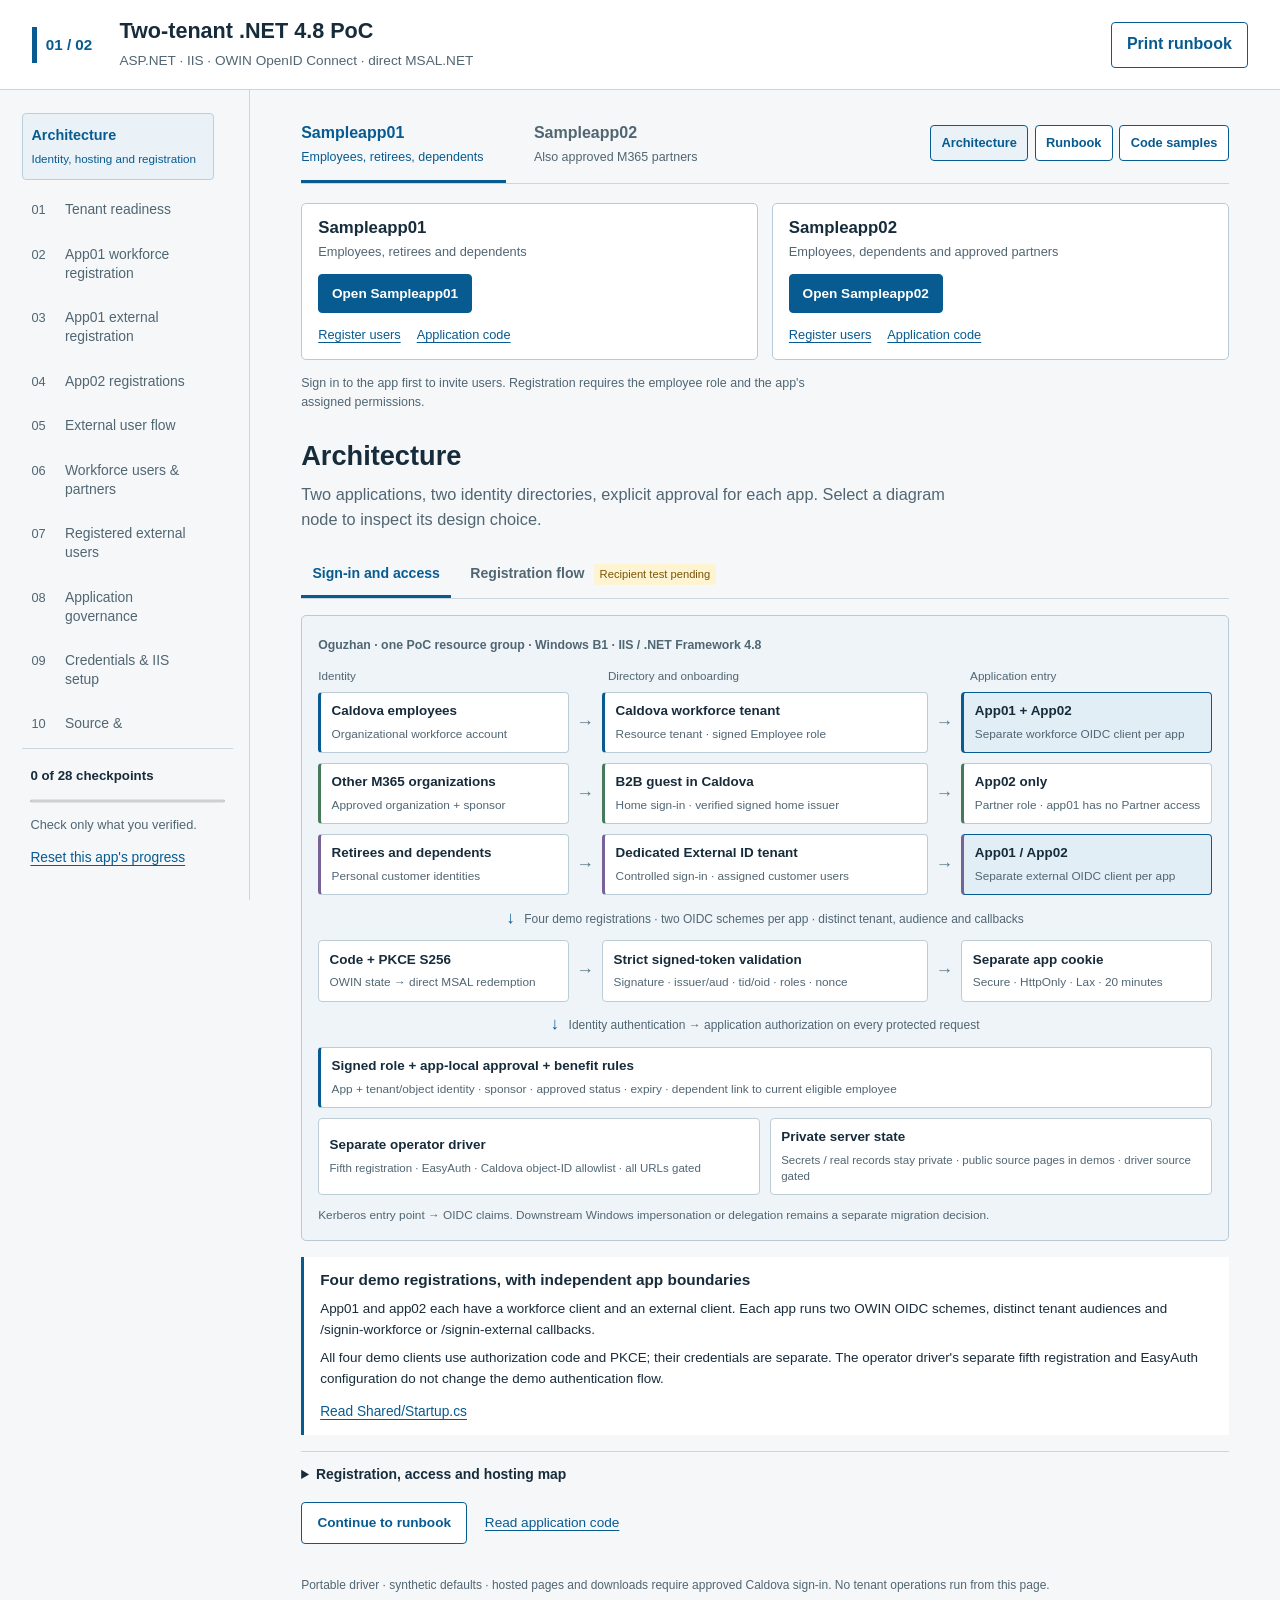
==== driver/index.html @ 5a57fccd "Add .NET Framework 4.8 identity PoC apps and secured driver Implement dual-tenant MSAL code and PKCE" ====
<!doctype html>
<html lang="en">
<head>
  <meta charset="utf-8">
  <meta name="viewport" content="width=device-width, initial-scale=1">
  <meta name="color-scheme" content="light">
  <meta name="description" content="Onsite setup and verification for two ASP.NET .NET Framework 4.8 applications using Microsoft Entra workforce and External ID.">
  <title>Two-tenant .NET 4.8 PoC driver</title>
  <link rel="icon" href="data:,">
  <link rel="stylesheet" href="site.css">
  <script src="code-samples.js" defer></script>
  <script src="site.js" defer></script>
</head>
<body>
  <a class="skip-link" href="#step-title">Skip to current content</a>
  <header class="site-header">
    <div class="heading"><span class="product-mark" aria-hidden="true">01 / 02</span><div><h1>Two-tenant .NET 4.8 PoC</h1><p>ASP.NET · IIS · OWIN OpenID Connect · direct MSAL.NET</p></div></div>
    <button id="print-button" class="secondary" type="button">Print runbook</button>
  </header>
  <div class="workspace">
    <aside class="rail">
      <nav aria-label="Architecture and onsite steps"><button id="architecture-nav" class="rail-overview" type="button" aria-controls="architecture-view" aria-current="page">Architecture<span>Identity, hosting and registration</span></button><ol id="step-nav"></ol></nav>
      <div class="rail-progress"><strong id="progress-count">0 checkpoints</strong><progress id="progress-meter" max="1" value="0" aria-label="Completed checkpoints"></progress><p>Check only what you verified.</p><button id="reset-progress" class="text-button" type="button">Reset this app's progress</button></div>
    </aside>
    <main id="main">
      <div class="app-tools">
        <div class="app-switch" role="tablist" aria-label="Application">
          <button id="tab-app01" role="tab" type="button" aria-controls="app-panel" aria-selected="true" data-app="sampleapp01">Sampleapp01<span>Employees, retirees, dependents</span></button>
          <button id="tab-app02" role="tab" type="button" aria-controls="app-panel" aria-selected="false" tabindex="-1" data-app="sampleapp02">Sampleapp02<span>Also approved M365 partners</span></button>
        </div>
        <div class="view-actions" aria-label="Driver views"><button id="architecture-button" class="secondary" type="button" aria-controls="architecture-view" aria-pressed="true">Architecture</button><button id="runbook-button" class="secondary" type="button" aria-controls="runbook-view" aria-pressed="false">Runbook</button><button id="code-button" class="secondary" type="button" aria-controls="code-view" aria-pressed="false">Code samples</button></div>
      </div>
      <nav class="application-launcher" aria-label="Open PoC applications">
        <div class="application-card">
          <h2>Sampleapp01</h2><p>Employees, retirees and dependents</p>
          <a id="launch-sampleapp01" class="application-open" href="https://caldova-sampleapp01-07279263.azurewebsites.net/" target="_blank" rel="noopener noreferrer">Open Sampleapp01</a>
          <div class="application-links"><a id="register-sampleapp01" href="https://caldova-sampleapp01-07279263.azurewebsites.net/Registration/Index" target="_blank" rel="noopener noreferrer">Register users</a><a id="code-sampleapp01" href="https://caldova-sampleapp01-07279263.azurewebsites.net/Home/Code" target="_blank" rel="noopener noreferrer">Application code</a></div>
        </div>
        <div class="application-card">
          <h2>Sampleapp02</h2><p>Employees, dependents and approved partners</p>
          <a id="launch-sampleapp02" class="application-open" href="https://caldova-sampleapp02-07279263.azurewebsites.net/" target="_blank" rel="noopener noreferrer">Open Sampleapp02</a>
          <div class="application-links"><a id="register-sampleapp02" href="https://caldova-sampleapp02-07279263.azurewebsites.net/Registration/Index" target="_blank" rel="noopener noreferrer">Register users</a><a id="code-sampleapp02" href="https://caldova-sampleapp02-07279263.azurewebsites.net/Home/Code" target="_blank" rel="noopener noreferrer">Application code</a></div>
        </div>
        <p class="application-launcher-note">Sign in to the app first to invite users. Registration requires the employee role and the app's assigned permissions.</p>
      </nav>
      <div id="app-panel" role="tabpanel" aria-labelledby="tab-app01">
        <section id="architecture-view" class="architecture-view" aria-labelledby="architecture-title">
          <h2 id="architecture-title" tabindex="-1">Architecture</h2>
          <p class="step-intro">Two applications, two identity directories, explicit approval for each app. Select a diagram node to inspect its design choice.</p>
          <div class="architecture-tabs" role="tablist" aria-label="Architecture flow"><button id="architecture-signin-tab" role="tab" aria-selected="true" aria-controls="architecture-signin" data-flow="signin" type="button">Sign-in and access</button><button id="architecture-registration-tab" role="tab" aria-selected="false" aria-controls="architecture-registration" data-flow="registration" tabindex="-1" type="button">Registration flow <span class="pending-label">Recipient test pending</span></button></div>
          <div id="architecture-signin" role="tabpanel" aria-labelledby="architecture-signin-tab">
            <div class="architecture-boundary"><button class="boundary-title" type="button" data-choice="hosting" aria-controls="architecture-detail">Oguzhan · one PoC resource group · Windows B1 · IIS / .NET Framework 4.8</button>
              <div class="diagram-headings" aria-hidden="true"><span>Identity</span><span>Directory and onboarding</span><span>Application entry</span></div>
              <div class="identity-routes" aria-label="Identity routing diagram">
                <div class="identity-route workforce-route"><button class="diagram-node" type="button" data-choice="identities" aria-controls="architecture-detail"><strong>Caldova employees</strong><small>Organizational workforce account</small></button><span class="diagram-arrow" aria-hidden="true">→</span><button class="diagram-node" type="button" data-choice="workforce" aria-controls="architecture-detail"><strong>Caldova workforce tenant</strong><small>Resource tenant · signed Employee role</small></button><span class="diagram-arrow" aria-hidden="true">→</span><button class="diagram-node" type="button" data-choice="applications" aria-controls="architecture-detail"><strong>App01 + App02</strong><small>Separate workforce OIDC client per app</small></button></div>
                <div class="identity-route partner-route"><button class="diagram-node" type="button" data-choice="partners" aria-controls="architecture-detail"><strong>Other M365 organizations</strong><small>Approved organization + sponsor</small></button><span class="diagram-arrow" aria-hidden="true">→</span><button class="diagram-node" type="button" data-choice="partners" aria-controls="architecture-detail"><strong>B2B guest in Caldova</strong><small>Home sign-in · verified signed home issuer</small></button><span class="diagram-arrow" aria-hidden="true">→</span><button class="diagram-node" type="button" data-choice="partners" aria-controls="architecture-detail"><strong>App02 only</strong><small>Partner role · app01 has no Partner access</small></button></div>
                <div class="identity-route external-route"><button class="diagram-node" type="button" data-choice="external" aria-controls="architecture-detail"><strong>Retirees and dependents</strong><small>Personal customer identities</small></button><span class="diagram-arrow" aria-hidden="true">→</span><button class="diagram-node" type="button" data-choice="external" aria-controls="architecture-detail"><strong>Dedicated External ID tenant</strong><small>Controlled sign-in · assigned customer users</small></button><span class="diagram-arrow" aria-hidden="true">→</span><button class="diagram-node" type="button" data-choice="applications" aria-controls="architecture-detail"><strong>App01 / App02</strong><small>Separate external OIDC client per app</small></button></div>
              </div>
              <p class="diagram-connector"><span aria-hidden="true">↓</span> Four demo registrations · two OIDC schemes per app · distinct tenant, audience and callbacks</p>
              <div class="security-pipeline" aria-label="Shared authentication pipeline"><button class="diagram-node" type="button" data-choice="msal" aria-controls="architecture-detail"><strong>Code + PKCE S256</strong><small>OWIN state → direct MSAL redemption</small></button><span class="diagram-arrow" aria-hidden="true">→</span><button class="diagram-node" type="button" data-choice="tokens" aria-controls="architecture-detail"><strong>Strict signed-token validation</strong><small>Signature · issuer/aud · tid/oid · roles · nonce</small></button><span class="diagram-arrow" aria-hidden="true">→</span><button class="diagram-node" type="button" data-choice="cookie" aria-controls="architecture-detail"><strong>Separate app cookie</strong><small>Secure · HttpOnly · Lax · 20 minutes</small></button></div>
              <p class="diagram-connector"><span aria-hidden="true">↓</span> Identity authentication → application authorization on every protected request</p>
              <button class="diagram-node governance-node" type="button" data-choice="governance" aria-controls="architecture-detail"><strong>Signed role + app-local approval + benefit rules</strong><small>App + tenant/object identity · sponsor · approved status · expiry · dependent link to current eligible employee</small></button>
              <div class="architecture-support"><button class="diagram-node" type="button" data-choice="driver" aria-controls="architecture-detail"><strong>Separate operator driver</strong><small>Fifth registration · EasyAuth · Caldova object-ID allowlist · all URLs gated</small></button><button class="diagram-node" type="button" data-choice="private" aria-controls="architecture-detail"><strong>Private server state</strong><small>Secrets / real records stay private · public source pages in demos · driver source gated</small></button></div>
              <p class="migration-note">Kerberos entry point → OIDC claims. Downstream Windows impersonation or delegation remains a separate migration decision.</p>
            </div>
          </div>
          <div id="architecture-registration" role="tabpanel" aria-labelledby="architecture-registration-tab" hidden>
            <p class="pending-notice"><strong>Implemented and configured; live verification pending.</strong> Live managed-email delivery, customer password setup and invitation redemption are not yet confirmed.</p>
            <div class="architecture-boundary registration-diagram" aria-label="Planned employee registration and invitation flow">
              <div class="registration-permissions"><button class="diagram-node" type="button" data-choice="registration" aria-controls="architecture-detail"><strong>App01 dependent registration</strong><small>Approved Caldova workforce Employee</small></button><button class="diagram-node" type="button" data-choice="registration" aria-controls="architecture-detail"><strong>App02 dependent registration</strong><small>Employee + signed admin or dependentRegistrant</small></button><button class="diagram-node" type="button" data-choice="registration" aria-controls="architecture-detail"><strong>App02 vendor / partner section</strong><small>Employee + signed admin only</small></button></div>
              <p class="diagram-connector"><span aria-hidden="true">↓</span> Caldova employees only; partner and external identities receive no registration capability</p>
              <button class="diagram-node" type="button" data-choice="invitation" aria-controls="architecture-detail"><strong>Server creates a scoped, 24-hour invitation</strong><small>Earlier approval deadline applies · bound recipient · sponsor / employee link · one-use redemption</small></button>
              <p class="diagram-connector"><span aria-hidden="true">↓</span> Account type follows the approved identity design; email text does not prove an M365 organization</p>
              <div class="invitation-branches"><div class="invitation-branch external-route"><button class="diagram-node" type="button" data-choice="personal-invitation" aria-controls="architecture-detail"><strong>Personal email</strong><small>Secure one-use invitation</small></button><span class="vertical-arrow" aria-hidden="true">↓</span><button class="diagram-node" type="button" data-choice="email" aria-controls="architecture-detail"><strong>Azure managed email sender</strong><small>Configured sender · delivery verification pending</small></button><span class="vertical-arrow" aria-hidden="true">↓</span><button class="diagram-node" type="button" data-choice="personal-invitation" aria-controls="architecture-detail"><strong>Verify email ? create password</strong><small>Separate native setup client ? Microsoft email verification</small></button><span class="vertical-arrow" aria-hidden="true">?</span><button class="diagram-node" type="button" data-choice="personal-invitation" aria-controls="architecture-detail"><strong>External ID customer identity</strong><small>Target-app role + sponsored approval; dependent eligibility still enforced</small></button></div><div class="invitation-branch partner-route"><button class="diagram-node" type="button" data-choice="b2b-invitation" aria-controls="architecture-detail"><strong>Verified Microsoft 365 organization</strong><small>Approved home tenant and sponsor</small></button><span class="vertical-arrow" aria-hidden="true">↓</span><button class="diagram-node" type="button" data-choice="b2b-invitation" aria-controls="architecture-detail"><strong>Microsoft Graph B2B invitation</strong><small>One call · sendInvitationMessage=false · bound guest</small></button><span class="vertical-arrow" aria-hidden="true">↓</span><button class="diagram-node" type="button" data-choice="email" aria-controls="architecture-detail"><strong>Azure managed email sender</strong><small>Native Microsoft inviteRedeemUrl · delivery pending</small></button><span class="vertical-arrow" aria-hidden="true">↓</span><button class="diagram-node" type="button" data-choice="b2b-invitation" aria-controls="architecture-detail"><strong>App02 organizational partner</strong><small>Partner role + verified signed home issuer + current approval</small></button></div></div>
              <p class="migration-note">Pending live validation: sending an invitation does not itself establish identity, employee relationship or benefit eligibility.</p>
            </div>
          </div>
          <section id="architecture-detail" class="architecture-detail" aria-labelledby="architecture-choice-title" aria-live="polite"><h3 id="architecture-choice-title"></h3><div id="architecture-choice-body"></div><button id="architecture-choice-source" class="text-button" type="button" hidden>Read source</button></section>
          <details class="architecture-map"><summary>Registration, access and hosting map</summary><div class="table-scroll"><table><thead><tr><th scope="col">Component</th><th scope="col">Recorded choice</th></tr></thead><tbody><tr><td>App01 workforce / external</td><td>Two tenant-specific demo registrations; Employee plus approved Retiree / Dependent / External. No Partner.</td></tr><tr><td>App02 workforce / external</td><td>Two tenant-specific demo registrations; same personas plus workforce B2B Partner.</td></tr><tr><td>Driver</td><td>Separate workforce registration and App Service EasyAuth; object-ID allowlist, initially the approved operator; every page, catalog and download gated.</td></tr><tr><td>Hosting / private state</td><td>Oguzhan, one isolated PoC resource group, Windows B1 in Sweden Central, classic IIS/System.Web net48; dedicated external directory resource. Credentials and real records are excluded from displayed source.</td></tr><tr><td>New registration workflow</td><td>Implemented; configured and pending live validation: employee capabilities, 24-hour one-use invitations, ACS sender and native verified-organization B2B redemption.</td></tr></tbody></table></div></details>
          <div class="code-actions"><button id="architecture-runbook" class="secondary" type="button">Continue to runbook</button><button id="architecture-code" class="text-button" type="button">Read application code</button></div>
        </section>
        <div id="runbook-view" hidden>
        <div class="mobile-nav"><label for="step-select">Jump to step</label><select id="step-select"></select></div>
        <details id="values-panel" class="values-panel">
          <summary>Application values <span id="values-summary">Synthetic defaults · edit before setup</span></summary>
          <p>These are non-secret setup values. Saved in this browser only. Do not enter credentials, passwords, tokens, or personal records.</p>
          <div class="lab-actions"><button id="load-lab" class="secondary" type="button">Load hosted lab setup</button><a id="open-demo" href="https://localhost:44371" target="_blank" rel="noopener noreferrer">Open selected demo</a></div>
          <form id="values-form">
            <div class="field"><label for="base-url">HTTPS application base URL</label><input id="base-url" name="baseUrl" type="url" required spellcheck="false" autocomplete="off"><small>Use the actual IIS origin, without a path. Callbacks are derived from this URL.</small></div>
            <fieldset><legend>Workforce directory</legend><div class="field-row"><div class="field"><label for="workforce-tenant">Tenant ID</label><input id="workforce-tenant" name="workforceTenantId" required spellcheck="false" autocomplete="off"></div><div class="field"><label for="workforce-client">Application (client) ID</label><input id="workforce-client" name="workforceClientId" required spellcheck="false" autocomplete="off"></div></div><div class="field"><label for="workforce-issuer">Expected issuer</label><input id="workforce-issuer" name="workforceIssuer" type="url" required spellcheck="false" autocomplete="off"><small>Copy the exact issuer from this tenant's discovery metadata.</small></div><div class="field"><label for="employee-domains">Employee routing domains</label><input id="employee-domains" name="employeeDomains" required spellcheck="false" autocomplete="off"><small>Comma separated. Routing is a hint; verified tokens and entitlements decide access.</small></div><div id="partner-field" class="field"><label for="partner-domains">Approved partner routing domains</label><input id="partner-domains" name="approvedPartnerDomains" spellcheck="false" autocomplete="off"><small>App02 only. Add a route after verifying and onboarding the home organization.</small></div></fieldset>
            <fieldset><legend>External ID directory</legend><div class="field-row"><div class="field"><label for="external-tenant">Tenant ID</label><input id="external-tenant" name="externalTenantId" required spellcheck="false" autocomplete="off"></div><div class="field"><label for="external-client">Application (client) ID</label><input id="external-client" name="externalClientId" required spellcheck="false" autocomplete="off"></div></div><div class="field"><label for="ciam-domain">CIAM login hostname</label><input id="ciam-domain" name="ciamDomain" required spellcheck="false" autocomplete="off"><small>For example, your-subdomain.ciamlogin.com; use the tenant's actual hostname.</small></div><div class="field"><label for="external-issuer">Expected issuer</label><input id="external-issuer" name="externalIssuer" type="url" required spellcheck="false" autocomplete="off"><small>Verify in External ID discovery metadata. Do not infer it from the workforce issuer.</small></div></fieldset>
            <div class="form-actions"><button type="submit">Save application values</button><span id="values-status" role="status"></span></div>
          </form>
        </details>
        <article id="active-step" aria-labelledby="step-title"></article>
        <div class="step-controls"><button id="previous-step" class="secondary" type="button">Previous step</button><span id="step-position"></span><button id="next-step" type="button">Next step</button></div>
        </div>
        <section id="code-view" class="code-view" aria-labelledby="code-title" hidden>
          <h2 id="code-title" tabindex="-1">Code samples</h2>
          <p class="step-intro">Actual application files and the shared authentication source. Select one file to read.</p>
          <section aria-labelledby="journey-heading" class="callout">
            <h3 id="journey-heading">Follow an interaction</h3>
            <label for="code-journey">Registration, login and authorization</label>
            <select id="code-journey"></select>
            <p id="code-journey-summary"></p>
            <ol id="code-journey-steps"></ol>
          </section>
          <div class="code-actions"><button id="back-runbook" class="secondary" type="button">Back to runbook</button><a id="code-download" href="./source/net48-source.zip" download>Download source ZIP</a></div>
          <p id="code-unavailable" class="callout" hidden>Code samples are unavailable in this copy. Download the source ZIP or use a complete offline copy.</p>
          <div id="code-reader">
            <div class="field code-file-field"><label for="code-file">Source file</label><select id="code-file"></select></div>
            <h3 class="code-filename"><code id="code-path"></code></h3>
            <p id="code-purpose" class="source-note"></p>
            <div class="code-block actual-source"><div class="code-toolbar"><span id="code-language"></span><button id="copy-source" class="copy-button" type="button">Copy file</button></div><pre tabindex="0"><code id="code-content"></code></pre></div>
          </div>
        </section>
      </div>
      <div id="print-runbook"></div>
      <footer>Portable driver · synthetic defaults · hosted pages and downloads require approved Caldova sign-in. No tenant operations run from this page.</footer>
    </main>
  </div>
  <div id="status-message" class="status-message" role="status" aria-live="polite"></div>
  <noscript><p class="noscript">Enable JavaScript to use the runbook and code samples. A complete local copy uses local assets; the hosted driver requires approved Caldova sign-in.</p></noscript>
</body>
</html>
---- driver/site.css ----
:root{font-family:"Segoe UI",Arial,sans-serif;color:#172c3b;background:#f5f7f9;font-size:16px;line-height:1.55;--ink:#172c3b;--muted:#516673;--blue:#075b91;--line:#ccd6de;--light:#eaf2f7;--paper:#fff}
*{box-sizing:border-box}body{margin:0}button,input,select{font:inherit}button,a,input,select,summary{touch-action:manipulation}a{color:var(--blue);text-underline-offset:3px}a:hover{text-decoration-thickness:2px}button{border:1px solid var(--blue);background:var(--blue);color:#fff;padding:.6rem .95rem;cursor:pointer;border-radius:4px;font-weight:600}button:hover{background:#084b74}button:disabled{opacity:.5;cursor:default}button.secondary{background:#fff;color:var(--blue)}button.secondary:hover{background:var(--light)}button.text-button{border:0;background:transparent;color:var(--blue);padding:0;font-size:.86rem;text-decoration:underline;text-underline-offset:3px;font-weight:400}button.text-button:hover{color:#003959}:focus-visible{outline:3px solid #bd6a00;outline-offset:3px}.skip-link{position:absolute;left:1rem;top:-6rem;z-index:10;background:#fff;padding:.75rem}.skip-link:focus{top:1rem}.site-header{background:#fff;border-bottom:1px solid var(--line);padding:1.15rem 2rem;display:flex;align-items:center;justify-content:space-between;gap:1rem}.heading{display:flex;align-items:center;gap:1rem}.product-mark{border-left:5px solid var(--blue);padding:.4rem .7rem .4rem .55rem;color:var(--blue);font-size:.95rem;font-weight:700;white-space:nowrap}h1{font-size:1.35rem;line-height:1.2;margin:0;font-weight:650}.heading p{font-size:.85rem;color:var(--muted);margin:.35rem 0 0}.workspace{display:grid;grid-template-columns:250px minmax(0,1fr);max-width:1440px;margin:0 auto}.rail{padding:1.4rem 1rem 2rem 1.4rem;border-right:1px solid var(--line)}.rail nav{position:sticky;top:1rem}#step-nav{margin:0;padding:0;list-style:none}#step-nav li+li{margin-top:.25rem}#step-nav button{background:transparent;border:1px solid transparent;border-radius:4px;color:var(--muted);display:flex;align-items:baseline;gap:.7rem;width:100%;padding:.62rem .5rem;text-align:left;font-size:.87rem;font-weight:400;line-height:1.35}#step-nav .step-number{color:var(--muted);font-size:.8rem;min-width:1.4rem}#step-nav button:hover{color:var(--ink);background:#e8eef3}#step-nav button[aria-current="step"]{background:var(--light);border-color:#bacfdc;color:var(--blue);font-weight:650}#step-nav button.complete .step-number{font-size:0}#step-nav button.complete .step-number::after{content:"✓";font-size:.9rem;color:#267449}.rail-progress{border-top:1px solid var(--line);margin-top:1.5rem;padding:.9rem .5rem}.rail-progress strong{font-size:.83rem;font-weight:600}.rail-progress progress{display:block;width:100%;height:6px;margin:.65rem 0;accent-color:var(--blue)}.rail-progress p{font-size:.8rem;color:var(--muted);margin:.65rem 0}main{padding:1.4rem clamp(1.3rem,4vw,4rem) 2rem;min-width:0}.app-switch{display:flex;gap:0;margin-bottom:1.15rem;border-bottom:1px solid var(--line)}.app-switch button{border:0;border-bottom:3px solid transparent;border-radius:0;color:var(--muted);background:transparent;text-align:left;padding:.5rem 1.4rem .8rem 0;margin-right:1.75rem;font-size:1rem}.app-switch button[aria-selected="true"]{border-bottom-color:var(--blue);color:var(--blue)}.app-switch button:hover{color:var(--ink)}.app-switch span{display:block;font-size:.78rem;font-weight:400;margin-top:.16rem}.values-panel{border-bottom:1px solid var(--line);margin-bottom:1.9rem;padding-bottom:1rem}.values-panel summary{font-weight:600;cursor:pointer;font-size:.9rem}.values-panel summary span{margin-left:.65rem;color:var(--muted);font-weight:400;font-size:.78rem}.values-panel p{font-size:.85rem;max-width:75ch}.values-panel[open]{background:#fff;padding:1rem 1.2rem;border:1px solid var(--line);border-radius:4px}.values-panel form{max-width:900px}.field-row{display:grid;grid-template-columns:1fr 1fr;gap:1rem}.field{margin:.7rem 0}.field label{display:block;font-size:.85rem;font-weight:600;margin-bottom:.3rem}.field input{width:100%;border:1px solid #a7b8c4;border-radius:3px;background:#fff;padding:.48rem .65rem;color:var(--ink);font-size:.88rem}.field small{display:block;color:var(--muted);font-size:.75rem;margin-top:.2rem}fieldset{padding:.4rem 1rem;border:1px solid var(--line);margin:.85rem 0}legend{font-size:.9rem;font-weight:600;padding:0 .3rem}.form-actions{display:flex;align-items:center;gap:1rem;margin-top:1rem;font-size:.85rem}#values-status[data-error="true"]{color:#9b281c}article{max-width:900px}article .step-heading{display:flex;gap:.9rem;align-items:baseline}.step-heading .large-number{font-size:1.55rem;font-weight:350;color:var(--blue);line-height:1}h2{font-size:1.7rem;line-height:1.25;font-weight:650;margin:0 0 .55rem}h2:focus{outline-offset:5px}h3{font-size:1.02rem;margin:1.6rem 0 .6rem;font-weight:650}.step-intro{font-size:1.02rem;color:var(--muted);max-width:74ch;margin:.35rem 0 1.4rem}p,li{max-width:79ch}p{margin:.65rem 0}ol.instructions{padding-left:1.35rem;margin:1rem 0}ol.instructions li{padding-left:.3rem;margin:.6rem 0}ul{padding-left:1.35rem}li+li{margin-top:.4rem}.callout{border-left:3px solid #52829e;background:var(--light);padding:.65rem 1rem;margin:1.2rem 0;font-size:.88rem}.callout strong{font-weight:650}.references{font-size:.82rem;border-top:1px solid var(--line);margin-top:1.3rem;padding-top:.8rem}.references a+a{margin-left:1rem}.code-block{border:1px solid var(--line);border-radius:4px;background:#f1f5f8;margin:1.1rem 0;overflow:hidden}.code-toolbar{display:flex;align-items:center;justify-content:space-between;gap:1rem;border-bottom:1px solid var(--line);padding:.4rem .75rem;font-size:.78rem;font-weight:600;background:#e8eef3}.code-toolbar button{font-size:.75rem;background:#fff;color:var(--blue);padding:.25rem .7rem;border-color:#a3bdce}pre{font-family:Consolas,"Cascadia Mono",monospace;font-size:.79rem;line-height:1.55;margin:0;padding:1rem;overflow:auto;tab-size:2}code{font-family:Consolas,"Cascadia Mono",monospace;font-size:.9em;overflow-wrap:anywhere}pre code{font-size:inherit;overflow-wrap:normal}table{border-collapse:collapse;width:100%;font-size:.85rem;margin:1rem 0;text-align:left}th{font-weight:650;background:#edf2f6}td,th{border-bottom:1px solid var(--line);padding:.6rem .7rem;vertical-align:top}.table-scroll{overflow:auto}table td:first-child{min-width:120px}.checkpoints{border-top:2px solid #b9cbd8;margin-top:1.6rem;padding-top:1rem}.checkpoints h3{margin:0 0 .7rem}.checkpoints label{display:flex;align-items:flex-start;gap:.65rem;font-size:.88rem;cursor:pointer;margin:.65rem 0}.checkpoints input{margin:.25rem 0 0;accent-color:var(--blue);height:1rem;width:1rem;flex:none}.step-controls{display:flex;align-items:center;justify-content:space-between;gap:1rem;border-top:1px solid var(--line);margin-top:1.6rem;padding-top:1.15rem;max-width:900px}.step-controls span{font-size:.8rem;color:var(--muted)}footer{font-size:.75rem;color:var(--muted);margin-top:2rem}.mobile-nav,#print-runbook{display:none}.status-message{position:fixed;bottom:1rem;left:50%;transform:translateX(-50%);background:var(--ink);color:#fff;padding:.55rem 1rem;border-radius:4px;max-width:90%;font-size:.86rem;z-index:20}.status-message:empty{display:none}.noscript{padding:2rem;background:#fff}
@media(max-width:1000px){.workspace{grid-template-columns:215px minmax(0,1fr)}.rail{padding-left:.8rem}main{padding-left:1.5rem;padding-right:1.5rem}.references a{display:inline-block;margin:.15rem 0}.references a+a{margin-left:0;margin-right:1rem}}
@media(max-width:760px){.site-header{padding:1rem;align-items:flex-start}.product-mark{display:none}h1{font-size:1.12rem}.heading p{font-size:.73rem}.site-header>button{font-size:.8rem;padding:.45rem .6rem}.workspace{display:block}.rail{display:none}main{padding:1rem}.app-switch button{padding-right:.5rem;margin-right:.85rem;font-size:.92rem}.app-switch span{font-size:.69rem;max-width:170px}.mobile-nav{display:flex;align-items:center;gap:.7rem;margin:.9rem 0;font-size:.85rem}.mobile-nav select{flex:1;min-width:0;padding:.4rem;border:1px solid #a7b8c4;border-radius:3px;background:#fff;color:var(--ink)}.values-panel summary span{display:block;margin:.3rem 0 0 1rem}.field-row{grid-template-columns:1fr;gap:0}.values-panel[open]{padding:.8rem}.form-actions{align-items:flex-start;flex-direction:column}h2{font-size:1.4rem}.step-heading .large-number{font-size:1.2rem}.step-intro{font-size:.94rem}.step-controls button{font-size:.82rem;padding:.55rem .7rem}table{font-size:.8rem}.checkpoints label{font-size:.85rem}.references a{display:block;margin:.45rem 0}.references a+a{margin-left:0}.step-controls span{white-space:nowrap}pre{font-size:.74rem}}
@media(prefers-reduced-motion:reduce){*{scroll-behavior:auto!important}}
@media print{@page{margin:15mm}body{background:#fff;color:#111;font-size:10pt}.site-header{padding:0 0 8mm;border-bottom:1px solid #888}.site-header h1{font-size:17pt}.site-header button,.skip-link,.rail,.app-switch,#app-panel,.step-controls,.status-message,.mobile-nav,footer{display:none!important}.workspace{display:block}main{padding:0}.heading p{font-size:9pt}#print-runbook{display:block}.print-config{margin:8mm 0;font-size:9pt}.print-config dt{font-weight:600}.print-config dd{margin:0 0 2mm;overflow-wrap:anywhere}#print-runbook article{page-break-before:always;max-width:none}#print-runbook article:first-of-type{page-break-before:avoid}#print-runbook h2{font-size:16pt}#print-runbook h3{font-size:11pt}#print-runbook .step-intro{font-size:10pt}#print-runbook p,#print-runbook li{max-width:none}#print-runbook .code-toolbar button{display:none}#print-runbook .code-block{break-inside:avoid}pre{white-space:pre-wrap;font-size:8pt;overflow:visible}.checkpoints{break-inside:avoid}.references a{font-size:8pt;color:#111}.references a::after{content:" (" attr(href) ")";overflow-wrap:anywhere}.references a+a{margin-left:0;display:block}.callout{background:none;border-color:#777}th{background:none}table{font-size:9pt}td,th{padding:2mm}.print-check{display:block;font-size:9pt;margin:2mm 0}}
.lab-actions{display:flex;align-items:center;gap:1rem;margin:.9rem 0;font-size:.85rem}.lab-actions button{font-size:.82rem}.source-note{font-size:.8rem;color:var(--muted)}@media(max-width:760px){.lab-actions{align-items:flex-start;flex-direction:column;gap:.7rem}}
.app-tools{display:flex;align-items:center;flex-wrap:wrap;gap:.65rem 1rem;border-bottom:1px solid var(--line);margin-bottom:1.15rem}.app-tools .app-switch{flex:1 1 360px;min-width:0;margin-bottom:0;border-bottom:0}.app-tools>button{font-size:.86rem;margin-bottom:.6rem;white-space:nowrap}.app-tools>button[aria-pressed="true"]{background:var(--light);border-color:var(--blue)}.code-view{max-width:900px}.code-actions{display:flex;align-items:center;gap:1.1rem;margin:1rem 0 1.4rem;font-size:.87rem}.code-actions button{font-size:.85rem}.code-file-field{margin:1.2rem 0}.code-file-field select{width:100%;padding:.55rem .65rem;border:1px solid #a7b8c4;border-radius:3px;background:#fff;color:var(--ink);font-size:.88rem}.code-filename{margin:1.2rem 0 .45rem;overflow-wrap:anywhere}.code-filename code{font-size:.86rem}.actual-source pre{max-height:65vh;min-height:12rem}.actual-source .code-toolbar{font-weight:400}.actual-source .code-toolbar button{font-weight:600}[hidden]{display:none!important}@media(max-width:760px){.app-tools{gap:.4rem}.app-tools .app-switch{flex-basis:100%}.app-tools>button{margin-bottom:.7rem}.code-actions{flex-wrap:wrap;gap:.7rem 1rem}.code-filename code{font-size:.78rem}.actual-source pre{max-height:60vh}}@media print{.app-tools,#code-view{display:none!important}}
.rail{position:sticky;top:0;align-self:start;height:calc(100vh - var(--header-height,90px));height:calc(100dvh - var(--header-height,90px));min-height:0;display:flex;flex-direction:column;overflow:hidden;padding-bottom:1rem}.rail nav{position:static;flex:1 1 auto;min-height:0;overflow-y:auto;overscroll-behavior:contain;scrollbar-gutter:stable;padding-right:.25rem}.rail-progress{flex:0 0 auto;margin-top:.8rem}.rail-overview{display:block;width:100%;text-align:left;border:1px solid transparent;background:transparent;color:var(--muted);font-size:.9rem;padding:.65rem .5rem;margin-bottom:.6rem}.rail-overview span{display:block;font-size:.73rem;font-weight:400;margin-top:.25rem}.rail-overview:hover{color:var(--ink);background:#e8eef3}.rail-overview[aria-current="page"]{color:var(--blue);background:var(--light);border-color:#bacfdc}.view-actions{display:flex;flex-wrap:wrap;gap:.4rem;margin-bottom:.6rem}.view-actions button{font-size:.8rem;padding:.45rem .65rem;white-space:nowrap}.view-actions button[aria-pressed="true"]{background:var(--light);border-color:var(--blue)}.architecture-view{max-width:1000px}.architecture-tabs{display:flex;flex-wrap:wrap;gap:.5rem;border-bottom:1px solid var(--line);margin:.8rem 0 1rem}.architecture-tabs button{border:0;border-bottom:3px solid transparent;border-radius:0;background:transparent;color:var(--muted);padding:.5rem .7rem .65rem;font-size:.88rem}.architecture-tabs button[aria-selected="true"]{color:var(--blue);border-bottom-color:var(--blue)}.pending-label{display:inline-block;margin-left:.35rem;font-size:.7rem;font-weight:400;color:#795407;background:#fff4d2;padding:.1rem .35rem;border-radius:3px}.architecture-boundary{border:1px solid #b7cad8;border-radius:5px;background:#eef4f8;padding:1rem}.boundary-title{border:0;background:transparent;color:var(--muted);font-size:.77rem;padding:0 0 .75rem;text-align:left;width:100%;font-weight:600}.boundary-title:hover{color:var(--blue);background:transparent}.diagram-headings{display:grid;grid-template-columns:1fr 1.3fr 1fr;gap:3rem;font-size:.73rem;color:var(--muted);margin-bottom:.4rem}.identity-routes{display:grid;gap:.6rem}.identity-route,.security-pipeline{display:grid;grid-template-columns:minmax(0,1fr) 1.5rem minmax(0,1.3fr) 1.5rem minmax(0,1fr);gap:.3rem;align-items:center}.diagram-node{border:1px solid #bdcdd7;background:#fff;color:var(--ink);text-align:left;padding:.6rem .65rem;font-weight:400;line-height:1.4;width:100%;height:100%}.diagram-node strong{display:block;font-size:.84rem;font-weight:650}.diagram-node small{display:block;font-size:.74rem;color:var(--muted);margin-top:.3rem}.diagram-node:hover{background:#f7fbfd;border-color:#648fa9}.diagram-node[aria-pressed="true"]{background:#e2eef6;border-color:var(--blue)}.workforce-route .diagram-node{border-left:3px solid #075b91}.partner-route .diagram-node{border-left:3px solid #47795b}.external-route .diagram-node{border-left:3px solid #776398}.diagram-arrow{text-align:center;color:#5b7788;font-size:1.1rem}.diagram-connector{font-size:.75rem;color:var(--muted);text-align:center;max-width:none;margin:.6rem 0}.diagram-connector span{color:var(--blue);margin-right:.4rem;font-size:1.05rem}.security-pipeline{grid-template-columns:minmax(0,1fr) 1.5rem minmax(0,1.3fr) 1.5rem minmax(0,1fr)}.governance-node{border-left:3px solid var(--blue)}.architecture-support{display:grid;grid-template-columns:1fr 1fr;gap:.6rem;margin-top:.6rem}.architecture-support .diagram-node small{font-size:.72rem}.migration-note{font-size:.74rem;color:var(--muted);max-width:none;margin:.7rem 0 0}.architecture-detail{border-left:3px solid var(--blue);padding:.7rem 1rem;margin:1rem 0;background:#fff}.architecture-detail h3{margin:0 0 .45rem;font-size:.96rem}.architecture-detail p{font-size:.84rem;margin:.45rem 0;max-width:none}.architecture-detail button{margin-top:.25rem}.architecture-map{font-size:.87rem;border-top:1px solid var(--line);padding-top:.75rem;margin-top:1rem}.architecture-map summary{cursor:pointer;font-weight:600}.architecture-map table{font-size:.8rem}.pending-notice{font-size:.85rem;padding:.7rem 1rem;background:#fff6df;border-left:3px solid #bd870e;max-width:none}.registration-permissions{display:grid;grid-template-columns:repeat(3,minmax(0,1fr));gap:.6rem}.invitation-branches{display:grid;grid-template-columns:1fr 1fr;gap:1rem}.invitation-branch{display:flex;flex-direction:column;align-items:stretch}.vertical-arrow{text-align:center;color:#5b7788;line-height:1.65}.registration-diagram .diagram-node{height:auto}@media(max-width:1000px){.app-tools .app-switch{flex-basis:100%}.diagram-headings{gap:2.3rem}}@media(max-width:760px){.rail{display:none}.view-actions{gap:.35rem}.view-actions button{font-size:.78rem}.architecture-boundary{padding:.75rem}.diagram-headings{display:none}.identity-route,.security-pipeline{grid-template-columns:1fr;gap:.3rem}.identity-route{padding:.5rem;border:1px solid #ccdae3;border-radius:4px;background:#f7fafc}.diagram-arrow{transform:rotate(90deg);line-height:1.1}.diagram-node{padding:.65rem}.diagram-node strong{font-size:.86rem}.diagram-node small{font-size:.76rem}.architecture-support,.registration-permissions,.invitation-branches{grid-template-columns:1fr}.architecture-support{gap:.5rem}.invitation-branches{gap:1.2rem}.boundary-title{font-size:.76rem}.diagram-connector{text-align:left;font-size:.77rem}.architecture-detail{padding:.75rem}.architecture-detail p{font-size:.86rem}.architecture-tabs button{font-size:.8rem;padding-left:.4rem;padding-right:.4rem}}@media print{#architecture-view{display:none!important}}
.application-launcher{display:grid;grid-template-columns:repeat(2,minmax(0,1fr));gap:.85rem;margin:0 0 1.65rem}.application-card{background:#fff;border:1px solid #b7cad8;border-radius:5px;padding:.9rem 1rem}.application-card h2{font-size:1.05rem;margin:0 0 .2rem}.application-card p{font-size:.8rem;color:var(--muted);margin:.2rem 0 .75rem}.application-open{display:inline-block;padding:.5rem .8rem;background:var(--blue);border:1px solid var(--blue);border-radius:4px;color:#fff;font-size:.85rem;font-weight:600;text-decoration:none}.application-open:hover{background:#084b74;text-decoration:none}.application-links{display:flex;flex-wrap:wrap;gap:.5rem 1rem;margin-top:.75rem;font-size:.8rem}.application-launcher-note{grid-column:1/-1;font-size:.78rem;color:var(--muted);margin:0}@media(max-width:760px){.application-launcher{grid-template-columns:1fr;gap:.65rem}.application-card{padding:.85rem}.application-links{gap:.5rem 1rem}}@media print{.application-launcher{display:none!important}}
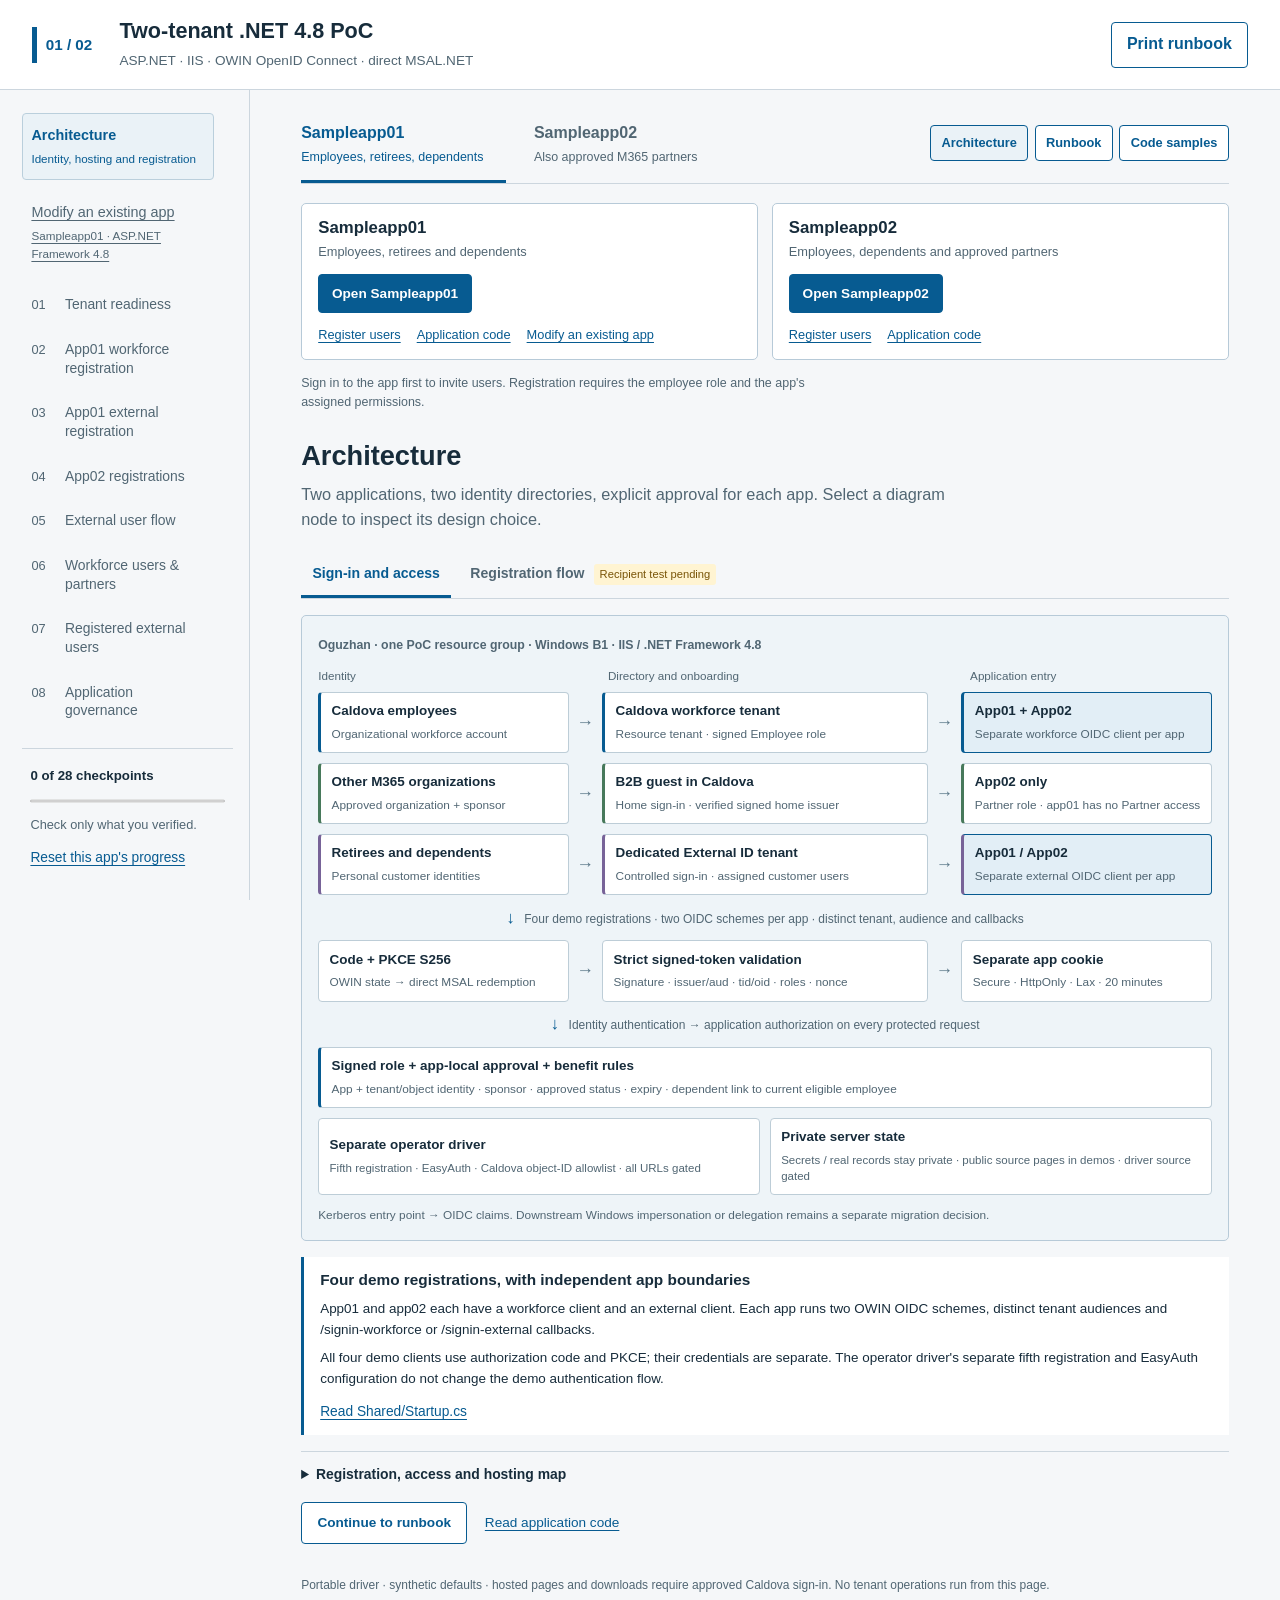
==== commit 44affa21: "Add existing Framework application migration guide to driver" ====
--- a/driver/index.html
+++ b/driver/index.html
@@ -19,7 +19,7 @@
   </header>
   <div class="workspace">
     <aside class="rail">
-      <nav aria-label="Architecture and onsite steps"><button id="architecture-nav" class="rail-overview" type="button" aria-controls="architecture-view" aria-current="page">Architecture<span>Identity, hosting and registration</span></button><ol id="step-nav"></ol></nav>
+      <nav aria-label="Architecture and onsite steps"><button id="architecture-nav" class="rail-overview" type="button" aria-controls="architecture-view" aria-current="page">Architecture<span>Identity, hosting and registration</span></button><a class="rail-overview" href="migration-sampleapp01.html">Modify an existing app<span>Sampleapp01 · ASP.NET Framework 4.8</span></a><ol id="step-nav"></ol></nav>
       <div class="rail-progress"><strong id="progress-count">0 checkpoints</strong><progress id="progress-meter" max="1" value="0" aria-label="Completed checkpoints"></progress><p>Check only what you verified.</p><button id="reset-progress" class="text-button" type="button">Reset this app's progress</button></div>
     </aside>
     <main id="main">
@@ -34,7 +34,7 @@
         <div class="application-card">
           <h2>Sampleapp01</h2><p>Employees, retirees and dependents</p>
           <a id="launch-sampleapp01" class="application-open" href="https://caldova-sampleapp01-07279263.azurewebsites.net/" target="_blank" rel="noopener noreferrer">Open Sampleapp01</a>
-          <div class="application-links"><a id="register-sampleapp01" href="https://caldova-sampleapp01-07279263.azurewebsites.net/Registration/Index" target="_blank" rel="noopener noreferrer">Register users</a><a id="code-sampleapp01" href="https://caldova-sampleapp01-07279263.azurewebsites.net/Home/Code" target="_blank" rel="noopener noreferrer">Application code</a></div>
+          <div class="application-links"><a id="register-sampleapp01" href="https://caldova-sampleapp01-07279263.azurewebsites.net/Registration/Index" target="_blank" rel="noopener noreferrer">Register users</a><a id="code-sampleapp01" href="https://caldova-sampleapp01-07279263.azurewebsites.net/Home/Code" target="_blank" rel="noopener noreferrer">Application code</a><a href="migration-sampleapp01.html">Modify an existing app</a></div>
         </div>
         <div class="application-card">
           <h2>Sampleapp02</h2><p>Employees, dependents and approved partners</p>
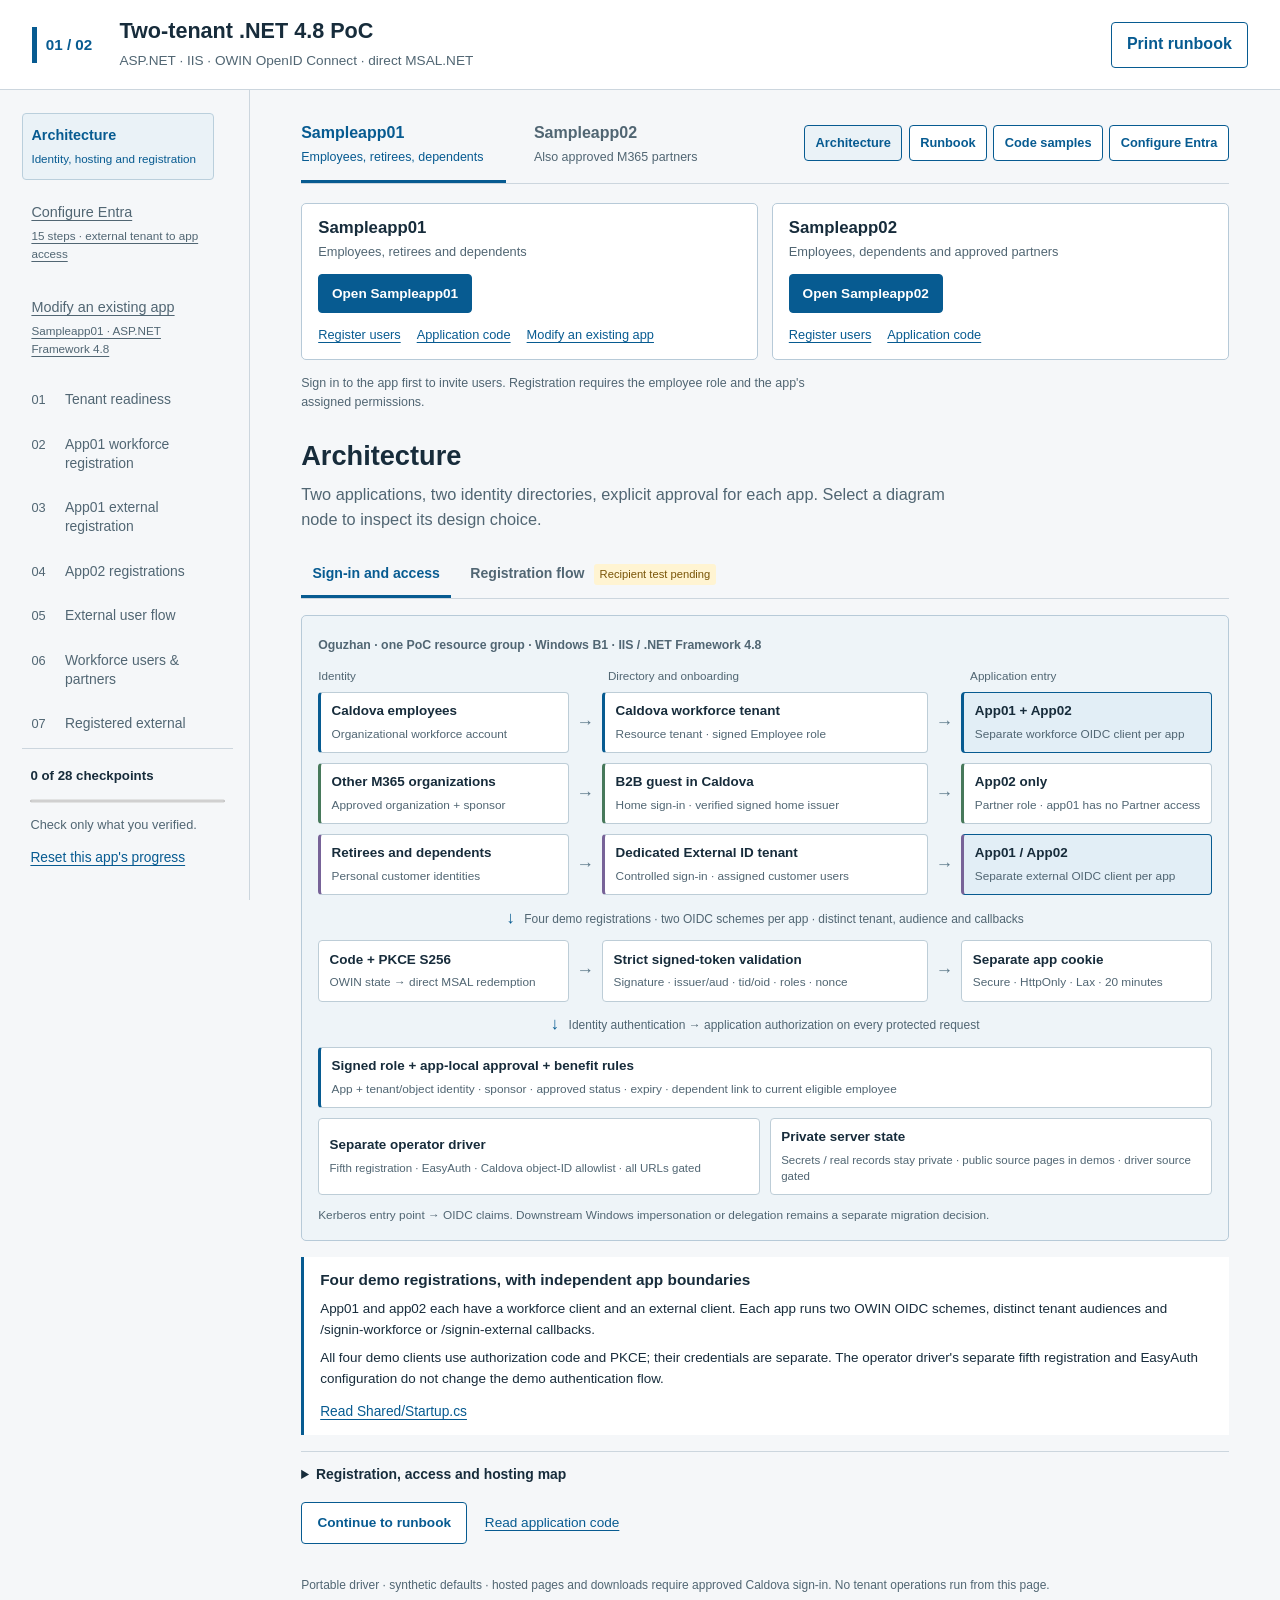
==== commit 4e661763: "Add external-first Entra configuration guide to PoC driver" ====
--- a/driver/index.html
+++ b/driver/index.html
@@ -19,7 +19,7 @@
   </header>
   <div class="workspace">
     <aside class="rail">
-      <nav aria-label="Architecture and onsite steps"><button id="architecture-nav" class="rail-overview" type="button" aria-controls="architecture-view" aria-current="page">Architecture<span>Identity, hosting and registration</span></button><a class="rail-overview" href="migration-sampleapp01.html">Modify an existing app<span>Sampleapp01 · ASP.NET Framework 4.8</span></a><ol id="step-nav"></ol></nav>
+      <nav aria-label="Architecture and onsite steps"><button id="architecture-nav" class="rail-overview" type="button" aria-controls="architecture-view" aria-current="page">Architecture<span>Identity, hosting and registration</span></button><a class="rail-overview" href="entra-setup.html">Configure Entra<span>15 steps · external tenant to app access</span></a><a class="rail-overview" href="migration-sampleapp01.html">Modify an existing app<span>Sampleapp01 · ASP.NET Framework 4.8</span></a><ol id="step-nav"></ol></nav>
       <div class="rail-progress"><strong id="progress-count">0 checkpoints</strong><progress id="progress-meter" max="1" value="0" aria-label="Completed checkpoints"></progress><p>Check only what you verified.</p><button id="reset-progress" class="text-button" type="button">Reset this app's progress</button></div>
     </aside>
     <main id="main">
@@ -28,7 +28,7 @@
           <button id="tab-app01" role="tab" type="button" aria-controls="app-panel" aria-selected="true" data-app="sampleapp01">Sampleapp01<span>Employees, retirees, dependents</span></button>
           <button id="tab-app02" role="tab" type="button" aria-controls="app-panel" aria-selected="false" tabindex="-1" data-app="sampleapp02">Sampleapp02<span>Also approved M365 partners</span></button>
         </div>
-        <div class="view-actions" aria-label="Driver views"><button id="architecture-button" class="secondary" type="button" aria-controls="architecture-view" aria-pressed="true">Architecture</button><button id="runbook-button" class="secondary" type="button" aria-controls="runbook-view" aria-pressed="false">Runbook</button><button id="code-button" class="secondary" type="button" aria-controls="code-view" aria-pressed="false">Code samples</button></div>
+        <div class="view-actions" aria-label="Driver views"><button id="architecture-button" class="secondary" type="button" aria-controls="architecture-view" aria-pressed="true">Architecture</button><button id="runbook-button" class="secondary" type="button" aria-controls="runbook-view" aria-pressed="false">Runbook</button><button id="code-button" class="secondary" type="button" aria-controls="code-view" aria-pressed="false">Code samples</button><a class="secondary" href="entra-setup.html">Configure Entra</a></div>
       </div>
       <nav class="application-launcher" aria-label="Open PoC applications">
         <div class="application-card">
--- a/driver/site.css
+++ b/driver/site.css
@@ -8,3 +8,4 @@
 .app-tools{display:flex;align-items:center;flex-wrap:wrap;gap:.65rem 1rem;border-bottom:1px solid var(--line);margin-bottom:1.15rem}.app-tools .app-switch{flex:1 1 360px;min-width:0;margin-bottom:0;border-bottom:0}.app-tools>button{font-size:.86rem;margin-bottom:.6rem;white-space:nowrap}.app-tools>button[aria-pressed="true"]{background:var(--light);border-color:var(--blue)}.code-view{max-width:900px}.code-actions{display:flex;align-items:center;gap:1.1rem;margin:1rem 0 1.4rem;font-size:.87rem}.code-actions button{font-size:.85rem}.code-file-field{margin:1.2rem 0}.code-file-field select{width:100%;padding:.55rem .65rem;border:1px solid #a7b8c4;border-radius:3px;background:#fff;color:var(--ink);font-size:.88rem}.code-filename{margin:1.2rem 0 .45rem;overflow-wrap:anywhere}.code-filename code{font-size:.86rem}.actual-source pre{max-height:65vh;min-height:12rem}.actual-source .code-toolbar{font-weight:400}.actual-source .code-toolbar button{font-weight:600}[hidden]{display:none!important}@media(max-width:760px){.app-tools{gap:.4rem}.app-tools .app-switch{flex-basis:100%}.app-tools>button{margin-bottom:.7rem}.code-actions{flex-wrap:wrap;gap:.7rem 1rem}.code-filename code{font-size:.78rem}.actual-source pre{max-height:60vh}}@media print{.app-tools,#code-view{display:none!important}}
 .rail{position:sticky;top:0;align-self:start;height:calc(100vh - var(--header-height,90px));height:calc(100dvh - var(--header-height,90px));min-height:0;display:flex;flex-direction:column;overflow:hidden;padding-bottom:1rem}.rail nav{position:static;flex:1 1 auto;min-height:0;overflow-y:auto;overscroll-behavior:contain;scrollbar-gutter:stable;padding-right:.25rem}.rail-progress{flex:0 0 auto;margin-top:.8rem}.rail-overview{display:block;width:100%;text-align:left;border:1px solid transparent;background:transparent;color:var(--muted);font-size:.9rem;padding:.65rem .5rem;margin-bottom:.6rem}.rail-overview span{display:block;font-size:.73rem;font-weight:400;margin-top:.25rem}.rail-overview:hover{color:var(--ink);background:#e8eef3}.rail-overview[aria-current="page"]{color:var(--blue);background:var(--light);border-color:#bacfdc}.view-actions{display:flex;flex-wrap:wrap;gap:.4rem;margin-bottom:.6rem}.view-actions button{font-size:.8rem;padding:.45rem .65rem;white-space:nowrap}.view-actions button[aria-pressed="true"]{background:var(--light);border-color:var(--blue)}.architecture-view{max-width:1000px}.architecture-tabs{display:flex;flex-wrap:wrap;gap:.5rem;border-bottom:1px solid var(--line);margin:.8rem 0 1rem}.architecture-tabs button{border:0;border-bottom:3px solid transparent;border-radius:0;background:transparent;color:var(--muted);padding:.5rem .7rem .65rem;font-size:.88rem}.architecture-tabs button[aria-selected="true"]{color:var(--blue);border-bottom-color:var(--blue)}.pending-label{display:inline-block;margin-left:.35rem;font-size:.7rem;font-weight:400;color:#795407;background:#fff4d2;padding:.1rem .35rem;border-radius:3px}.architecture-boundary{border:1px solid #b7cad8;border-radius:5px;background:#eef4f8;padding:1rem}.boundary-title{border:0;background:transparent;color:var(--muted);font-size:.77rem;padding:0 0 .75rem;text-align:left;width:100%;font-weight:600}.boundary-title:hover{color:var(--blue);background:transparent}.diagram-headings{display:grid;grid-template-columns:1fr 1.3fr 1fr;gap:3rem;font-size:.73rem;color:var(--muted);margin-bottom:.4rem}.identity-routes{display:grid;gap:.6rem}.identity-route,.security-pipeline{display:grid;grid-template-columns:minmax(0,1fr) 1.5rem minmax(0,1.3fr) 1.5rem minmax(0,1fr);gap:.3rem;align-items:center}.diagram-node{border:1px solid #bdcdd7;background:#fff;color:var(--ink);text-align:left;padding:.6rem .65rem;font-weight:400;line-height:1.4;width:100%;height:100%}.diagram-node strong{display:block;font-size:.84rem;font-weight:650}.diagram-node small{display:block;font-size:.74rem;color:var(--muted);margin-top:.3rem}.diagram-node:hover{background:#f7fbfd;border-color:#648fa9}.diagram-node[aria-pressed="true"]{background:#e2eef6;border-color:var(--blue)}.workforce-route .diagram-node{border-left:3px solid #075b91}.partner-route .diagram-node{border-left:3px solid #47795b}.external-route .diagram-node{border-left:3px solid #776398}.diagram-arrow{text-align:center;color:#5b7788;font-size:1.1rem}.diagram-connector{font-size:.75rem;color:var(--muted);text-align:center;max-width:none;margin:.6rem 0}.diagram-connector span{color:var(--blue);margin-right:.4rem;font-size:1.05rem}.security-pipeline{grid-template-columns:minmax(0,1fr) 1.5rem minmax(0,1.3fr) 1.5rem minmax(0,1fr)}.governance-node{border-left:3px solid var(--blue)}.architecture-support{display:grid;grid-template-columns:1fr 1fr;gap:.6rem;margin-top:.6rem}.architecture-support .diagram-node small{font-size:.72rem}.migration-note{font-size:.74rem;color:var(--muted);max-width:none;margin:.7rem 0 0}.architecture-detail{border-left:3px solid var(--blue);padding:.7rem 1rem;margin:1rem 0;background:#fff}.architecture-detail h3{margin:0 0 .45rem;font-size:.96rem}.architecture-detail p{font-size:.84rem;margin:.45rem 0;max-width:none}.architecture-detail button{margin-top:.25rem}.architecture-map{font-size:.87rem;border-top:1px solid var(--line);padding-top:.75rem;margin-top:1rem}.architecture-map summary{cursor:pointer;font-weight:600}.architecture-map table{font-size:.8rem}.pending-notice{font-size:.85rem;padding:.7rem 1rem;background:#fff6df;border-left:3px solid #bd870e;max-width:none}.registration-permissions{display:grid;grid-template-columns:repeat(3,minmax(0,1fr));gap:.6rem}.invitation-branches{display:grid;grid-template-columns:1fr 1fr;gap:1rem}.invitation-branch{display:flex;flex-direction:column;align-items:stretch}.vertical-arrow{text-align:center;color:#5b7788;line-height:1.65}.registration-diagram .diagram-node{height:auto}@media(max-width:1000px){.app-tools .app-switch{flex-basis:100%}.diagram-headings{gap:2.3rem}}@media(max-width:760px){.rail{display:none}.view-actions{gap:.35rem}.view-actions button{font-size:.78rem}.architecture-boundary{padding:.75rem}.diagram-headings{display:none}.identity-route,.security-pipeline{grid-template-columns:1fr;gap:.3rem}.identity-route{padding:.5rem;border:1px solid #ccdae3;border-radius:4px;background:#f7fafc}.diagram-arrow{transform:rotate(90deg);line-height:1.1}.diagram-node{padding:.65rem}.diagram-node strong{font-size:.86rem}.diagram-node small{font-size:.76rem}.architecture-support,.registration-permissions,.invitation-branches{grid-template-columns:1fr}.architecture-support{gap:.5rem}.invitation-branches{gap:1.2rem}.boundary-title{font-size:.76rem}.diagram-connector{text-align:left;font-size:.77rem}.architecture-detail{padding:.75rem}.architecture-detail p{font-size:.86rem}.architecture-tabs button{font-size:.8rem;padding-left:.4rem;padding-right:.4rem}}@media print{#architecture-view{display:none!important}}
 .application-launcher{display:grid;grid-template-columns:repeat(2,minmax(0,1fr));gap:.85rem;margin:0 0 1.65rem}.application-card{background:#fff;border:1px solid #b7cad8;border-radius:5px;padding:.9rem 1rem}.application-card h2{font-size:1.05rem;margin:0 0 .2rem}.application-card p{font-size:.8rem;color:var(--muted);margin:.2rem 0 .75rem}.application-open{display:inline-block;padding:.5rem .8rem;background:var(--blue);border:1px solid var(--blue);border-radius:4px;color:#fff;font-size:.85rem;font-weight:600;text-decoration:none}.application-open:hover{background:#084b74;text-decoration:none}.application-links{display:flex;flex-wrap:wrap;gap:.5rem 1rem;margin-top:.75rem;font-size:.8rem}.application-launcher-note{grid-column:1/-1;font-size:.78rem;color:var(--muted);margin:0}@media(max-width:760px){.application-launcher{grid-template-columns:1fr;gap:.65rem}.application-card{padding:.85rem}.application-links{gap:.5rem 1rem}}@media print{.application-launcher{display:none!important}}
+.view-actions a.secondary{display:inline-block;border:1px solid var(--blue);border-radius:4px;background:#fff;font-size:.8rem;font-weight:600;padding:.45rem .65rem;white-space:nowrap;text-decoration:none}.view-actions a.secondary:hover{background:var(--light)}
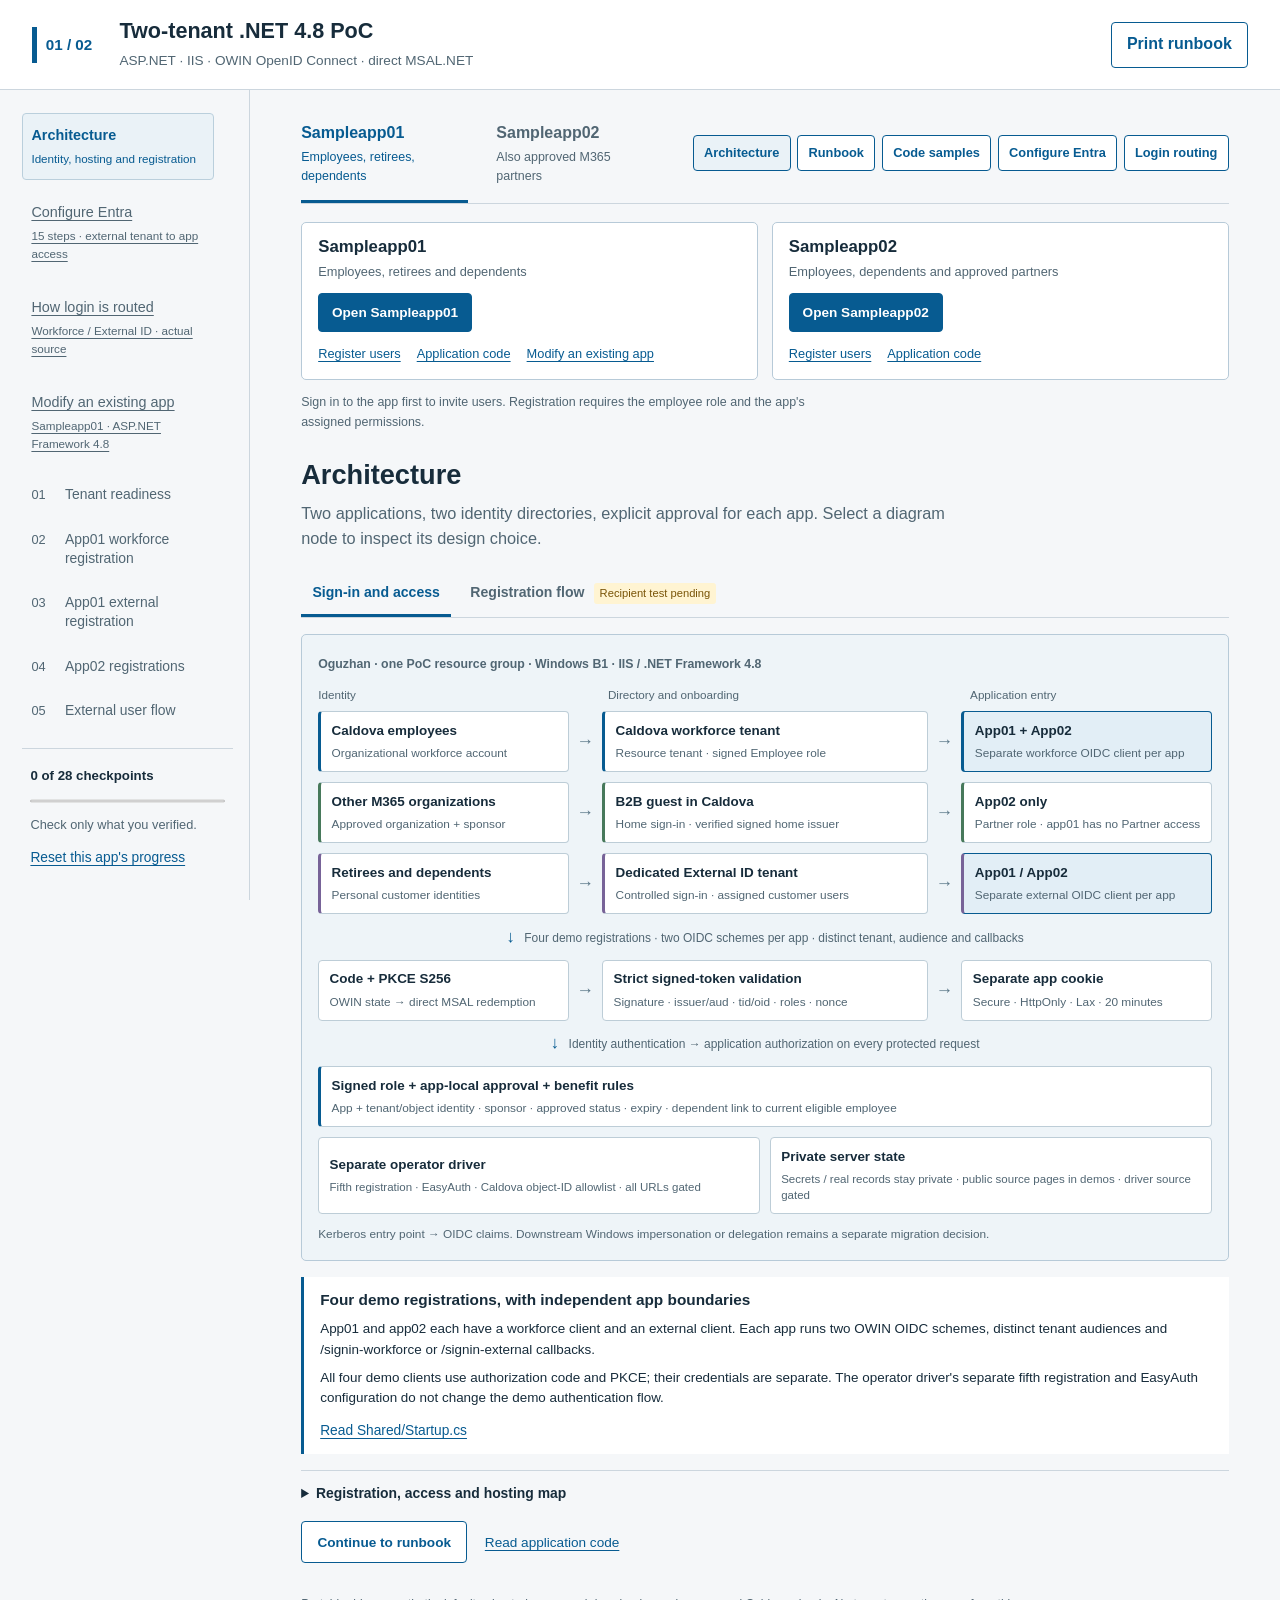
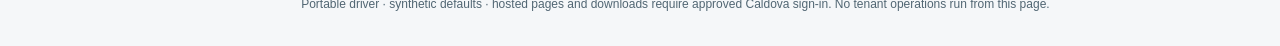
==== commit c3c3a3f2: "Add source walkthrough for workforce and External ID login routing" ====
--- a/driver/index.html
+++ b/driver/index.html
@@ -19,7 +19,7 @@
   </header>
   <div class="workspace">
     <aside class="rail">
-      <nav aria-label="Architecture and onsite steps"><button id="architecture-nav" class="rail-overview" type="button" aria-controls="architecture-view" aria-current="page">Architecture<span>Identity, hosting and registration</span></button><a class="rail-overview" href="entra-setup.html">Configure Entra<span>15 steps · external tenant to app access</span></a><a class="rail-overview" href="migration-sampleapp01.html">Modify an existing app<span>Sampleapp01 · ASP.NET Framework 4.8</span></a><ol id="step-nav"></ol></nav>
+      <nav aria-label="Architecture and onsite steps"><button id="architecture-nav" class="rail-overview" type="button" aria-controls="architecture-view" aria-current="page">Architecture<span>Identity, hosting and registration</span></button><a class="rail-overview" href="entra-setup.html">Configure Entra<span>15 steps · external tenant to app access</span></a><a class="rail-overview" href="login-routing.html">How login is routed<span>Workforce / External ID · actual source</span></a><a class="rail-overview" href="migration-sampleapp01.html">Modify an existing app<span>Sampleapp01 · ASP.NET Framework 4.8</span></a><ol id="step-nav"></ol></nav>
       <div class="rail-progress"><strong id="progress-count">0 checkpoints</strong><progress id="progress-meter" max="1" value="0" aria-label="Completed checkpoints"></progress><p>Check only what you verified.</p><button id="reset-progress" class="text-button" type="button">Reset this app's progress</button></div>
     </aside>
     <main id="main">
@@ -28,7 +28,7 @@
           <button id="tab-app01" role="tab" type="button" aria-controls="app-panel" aria-selected="true" data-app="sampleapp01">Sampleapp01<span>Employees, retirees, dependents</span></button>
           <button id="tab-app02" role="tab" type="button" aria-controls="app-panel" aria-selected="false" tabindex="-1" data-app="sampleapp02">Sampleapp02<span>Also approved M365 partners</span></button>
         </div>
-        <div class="view-actions" aria-label="Driver views"><button id="architecture-button" class="secondary" type="button" aria-controls="architecture-view" aria-pressed="true">Architecture</button><button id="runbook-button" class="secondary" type="button" aria-controls="runbook-view" aria-pressed="false">Runbook</button><button id="code-button" class="secondary" type="button" aria-controls="code-view" aria-pressed="false">Code samples</button><a class="secondary" href="entra-setup.html">Configure Entra</a></div>
+        <div class="view-actions" aria-label="Driver views"><button id="architecture-button" class="secondary" type="button" aria-controls="architecture-view" aria-pressed="true">Architecture</button><button id="runbook-button" class="secondary" type="button" aria-controls="runbook-view" aria-pressed="false">Runbook</button><button id="code-button" class="secondary" type="button" aria-controls="code-view" aria-pressed="false">Code samples</button><a class="secondary" href="entra-setup.html">Configure Entra</a><a class="secondary" href="login-routing.html">Login routing</a></div>
       </div>
       <nav class="application-launcher" aria-label="Open PoC applications">
         <div class="application-card">
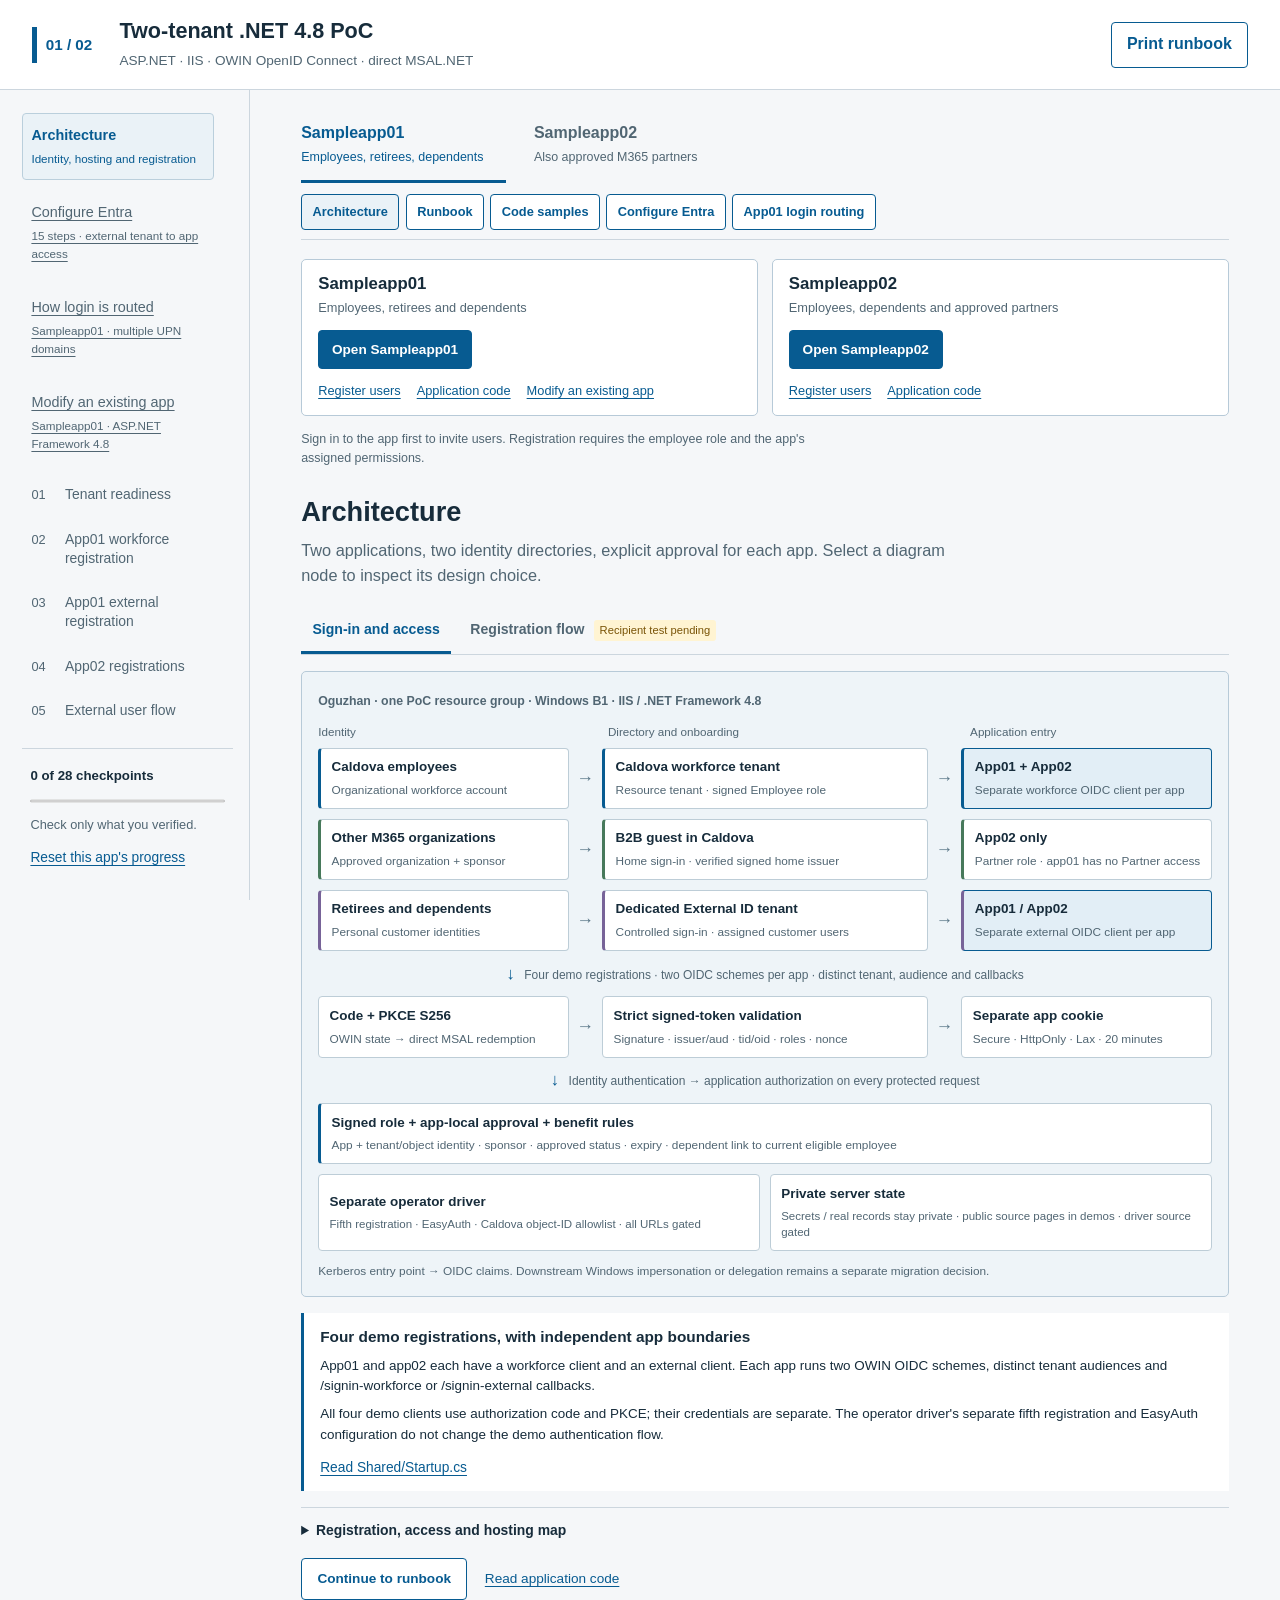
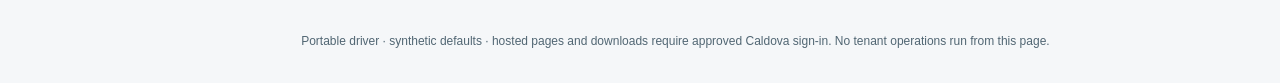
==== commit 3c189729: "Resolve Sampleapp01 workforce accounts automatically before sign-in" ====
--- a/driver/index.html
+++ b/driver/index.html
@@ -19,7 +19,7 @@
   </header>
   <div class="workspace">
     <aside class="rail">
-      <nav aria-label="Architecture and onsite steps"><button id="architecture-nav" class="rail-overview" type="button" aria-controls="architecture-view" aria-current="page">Architecture<span>Identity, hosting and registration</span></button><a class="rail-overview" href="entra-setup.html">Configure Entra<span>15 steps · external tenant to app access</span></a><a class="rail-overview" href="login-routing.html">How login is routed<span>Workforce / External ID · actual source</span></a><a class="rail-overview" href="migration-sampleapp01.html">Modify an existing app<span>Sampleapp01 · ASP.NET Framework 4.8</span></a><ol id="step-nav"></ol></nav>
+      <nav aria-label="Architecture and onsite steps"><button id="architecture-nav" class="rail-overview" type="button" aria-controls="architecture-view" aria-current="page">Architecture<span>Identity, hosting and registration</span></button><a class="rail-overview" href="entra-setup.html">Configure Entra<span>15 steps · external tenant to app access</span></a><a class="rail-overview" href="login-routing.html">How login is routed<span>Sampleapp01 · multiple UPN domains</span></a><a class="rail-overview" href="migration-sampleapp01.html">Modify an existing app<span>Sampleapp01 · ASP.NET Framework 4.8</span></a><ol id="step-nav"></ol></nav>
       <div class="rail-progress"><strong id="progress-count">0 checkpoints</strong><progress id="progress-meter" max="1" value="0" aria-label="Completed checkpoints"></progress><p>Check only what you verified.</p><button id="reset-progress" class="text-button" type="button">Reset this app's progress</button></div>
     </aside>
     <main id="main">
@@ -28,7 +28,7 @@
           <button id="tab-app01" role="tab" type="button" aria-controls="app-panel" aria-selected="true" data-app="sampleapp01">Sampleapp01<span>Employees, retirees, dependents</span></button>
           <button id="tab-app02" role="tab" type="button" aria-controls="app-panel" aria-selected="false" tabindex="-1" data-app="sampleapp02">Sampleapp02<span>Also approved M365 partners</span></button>
         </div>
-        <div class="view-actions" aria-label="Driver views"><button id="architecture-button" class="secondary" type="button" aria-controls="architecture-view" aria-pressed="true">Architecture</button><button id="runbook-button" class="secondary" type="button" aria-controls="runbook-view" aria-pressed="false">Runbook</button><button id="code-button" class="secondary" type="button" aria-controls="code-view" aria-pressed="false">Code samples</button><a class="secondary" href="entra-setup.html">Configure Entra</a><a class="secondary" href="login-routing.html">Login routing</a></div>
+        <div class="view-actions" aria-label="Driver views"><button id="architecture-button" class="secondary" type="button" aria-controls="architecture-view" aria-pressed="true">Architecture</button><button id="runbook-button" class="secondary" type="button" aria-controls="runbook-view" aria-pressed="false">Runbook</button><button id="code-button" class="secondary" type="button" aria-controls="code-view" aria-pressed="false">Code samples</button><a class="secondary" href="entra-setup.html">Configure Entra</a><a class="secondary" href="login-routing.html">App01 login routing</a></div>
       </div>
       <nav class="application-launcher" aria-label="Open PoC applications">
         <div class="application-card">
@@ -87,7 +87,7 @@
           <div class="lab-actions"><button id="load-lab" class="secondary" type="button">Load hosted lab setup</button><a id="open-demo" href="https://localhost:44371" target="_blank" rel="noopener noreferrer">Open selected demo</a></div>
           <form id="values-form">
             <div class="field"><label for="base-url">HTTPS application base URL</label><input id="base-url" name="baseUrl" type="url" required spellcheck="false" autocomplete="off"><small>Use the actual IIS origin, without a path. Callbacks are derived from this URL.</small></div>
-            <fieldset><legend>Workforce directory</legend><div class="field-row"><div class="field"><label for="workforce-tenant">Tenant ID</label><input id="workforce-tenant" name="workforceTenantId" required spellcheck="false" autocomplete="off"></div><div class="field"><label for="workforce-client">Application (client) ID</label><input id="workforce-client" name="workforceClientId" required spellcheck="false" autocomplete="off"></div></div><div class="field"><label for="workforce-issuer">Expected issuer</label><input id="workforce-issuer" name="workforceIssuer" type="url" required spellcheck="false" autocomplete="off"><small>Copy the exact issuer from this tenant's discovery metadata.</small></div><div class="field"><label for="employee-domains">Employee routing domains</label><input id="employee-domains" name="employeeDomains" required spellcheck="false" autocomplete="off"><small>Comma separated. Routing is a hint; verified tokens and entitlements decide access.</small></div><div id="partner-field" class="field"><label for="partner-domains">Approved partner routing domains</label><input id="partner-domains" name="approvedPartnerDomains" spellcheck="false" autocomplete="off"><small>App02 only. Add a route after verifying and onboarding the home organization.</small></div></fieldset>
+            <fieldset><legend>Workforce directory</legend><div class="field-row"><div class="field"><label for="workforce-tenant">Tenant ID</label><input id="workforce-tenant" name="workforceTenantId" required spellcheck="false" autocomplete="off"></div><div class="field"><label for="workforce-client">Application (client) ID</label><input id="workforce-client" name="workforceClientId" required spellcheck="false" autocomplete="off"></div></div><div class="field"><label for="workforce-issuer">Expected issuer</label><input id="workforce-issuer" name="workforceIssuer" type="url" required spellcheck="false" autocomplete="off"><small>Copy the exact issuer from this tenant's discovery metadata.</small></div><div id="employee-field" class="field"><label for="employee-domains">Employee routing domains</label><input id="employee-domains" name="employeeDomains" required spellcheck="false" autocomplete="off"><small>Comma separated. Routing is a hint; verified tokens and entitlements decide access.</small></div><div id="partner-field" class="field"><label for="partner-domains">Approved partner routing domains</label><input id="partner-domains" name="approvedPartnerDomains" spellcheck="false" autocomplete="off"><small>App02 only. Add a route after verifying and onboarding the home organization.</small></div></fieldset>
             <fieldset><legend>External ID directory</legend><div class="field-row"><div class="field"><label for="external-tenant">Tenant ID</label><input id="external-tenant" name="externalTenantId" required spellcheck="false" autocomplete="off"></div><div class="field"><label for="external-client">Application (client) ID</label><input id="external-client" name="externalClientId" required spellcheck="false" autocomplete="off"></div></div><div class="field"><label for="ciam-domain">CIAM login hostname</label><input id="ciam-domain" name="ciamDomain" required spellcheck="false" autocomplete="off"><small>For example, your-subdomain.ciamlogin.com; use the tenant's actual hostname.</small></div><div class="field"><label for="external-issuer">Expected issuer</label><input id="external-issuer" name="externalIssuer" type="url" required spellcheck="false" autocomplete="off"><small>Verify in External ID discovery metadata. Do not infer it from the workforce issuer.</small></div></fieldset>
             <div class="form-actions"><button type="submit">Save application values</button><span id="values-status" role="status"></span></div>
           </form>
